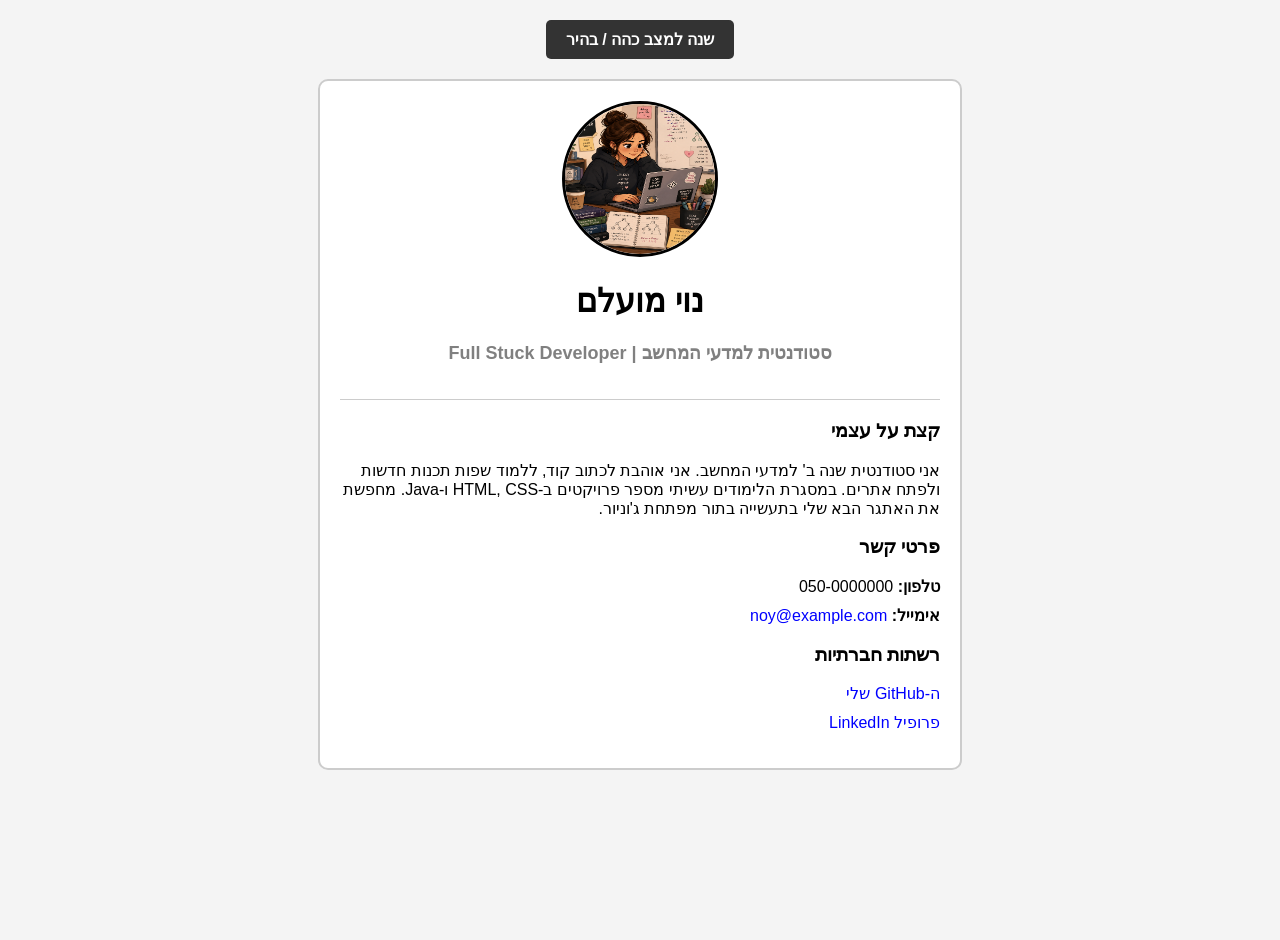
==== ex1.html @ 4d816250 "ex1 changes" ====
<!DOCTYPE html>
<html lang="he" dir="rtl">
<head>
    <meta charset="UTF-8">
    <meta name="viewport" content="width=device-width, initial-scale=1.0">
    <title>כרטיס ביקור - נוי מועלם</title>
    <link rel="stylesheet" href="style.css">
</head>
<body>

    <input type="checkbox" id="dark-mode">

    <div class="main-container">
        
        <label for="dark-mode" class="toggle-btn">שנה למצב כהה / בהיר</label>

        <div class="card">
            <div class="header">
                <img src="img.png" alt="תמונת פרופיל" class="profile-img">
                <h1>נוי מועלם</h1>
                <h2>סטודנטית למדעי המחשב | Full Stuck Developer</h2>
            </div>

            <div class="content">
                <h3>קצת על עצמי</h3>
                <p>
                    אני סטודנטית שנה ב' למדעי המחשב. אני אוהבת לכתוב קוד, ללמוד שפות תכנות חדשות ולפתח אתרים. 
                    במסגרת הלימודים עשיתי מספר פרויקטים ב-HTML, CSS ו-Java. 
                    מחפשת את האתגר הבא שלי בתעשייה בתור מפתחת ג'וניור.
                </p>

                <h3>פרטי קשר</h3>
                <ul class="contact-list">
                    <li><strong>טלפון:</strong> 050-0000000</li>
                    <li><strong>אימייל:</strong> <a href="mailto:noy@example.com">noy@example.com</a></li>
                </ul>

                <h3>רשתות חברתיות</h3>
                <ul class="links-list">
                    <li><a href="https://github.com" target="_blank">ה-GitHub שלי</a></li>
                    <li><a href="https://linkedin.com" target="_blank">פרופיל LinkedIn</a></li>
                </ul>
            </div>
        </div>
    </div>

</body>
</html>
---- style.css ----
body {
    margin: 0;
    font-family: Arial, sans-serif;
}

.main-container {
    background-color: #f4f4f4;
    min-height: 100vh;
    padding: 20px;
    text-align: center;
}

.card {
    background-color: white;
    width: 90%;
    max-width: 600px;
    margin: 0 auto;
    padding: 20px;
    border: 2px solid #ccc;
    border-radius: 10px;
    text-align: right;
}

.header {
    text-align: center;
    border-bottom: 1px solid #ccc;
    padding-bottom: 20px;
    margin-bottom: 20px;
}

.profile-img {
    width: 150px;
    height: 150px;
    border-radius: 50%;
    border: 3px solid black;
}

.header h2 {
    color: gray;
    font-size: 18px;
}

ul {
    list-style-type: none;
    padding: 0;
}

li {
    margin-bottom: 10px;
}

a {
    color: blue;
    text-decoration: none;
}

a:hover {
    text-decoration: underline;
}

#dark-mode {
    display: none;
}

.toggle-btn {
    display: inline-block;
    background-color: #333;
    color: white;
    padding: 10px 20px;
    margin-bottom: 20px;
    cursor: pointer;
    border-radius: 5px;
    font-weight: bold;
}

#dark-mode:checked ~ .main-container {
    background-color: #222;
    color: white;
}

#dark-mode:checked ~ .main-container .card {
    background-color: #333;
    border-color: #555;
}

#dark-mode:checked ~ .main-container .header h2 {
    color: lightgray;
}

#dark-mode:checked ~ .main-container a {
    color: lightblue;
}

@media (max-width: 500px) {
    .card {
        width: 95%;
        padding: 10px;
    }
    
    .profile-img {
        width: 100px;
        height: 100px;
    }
}
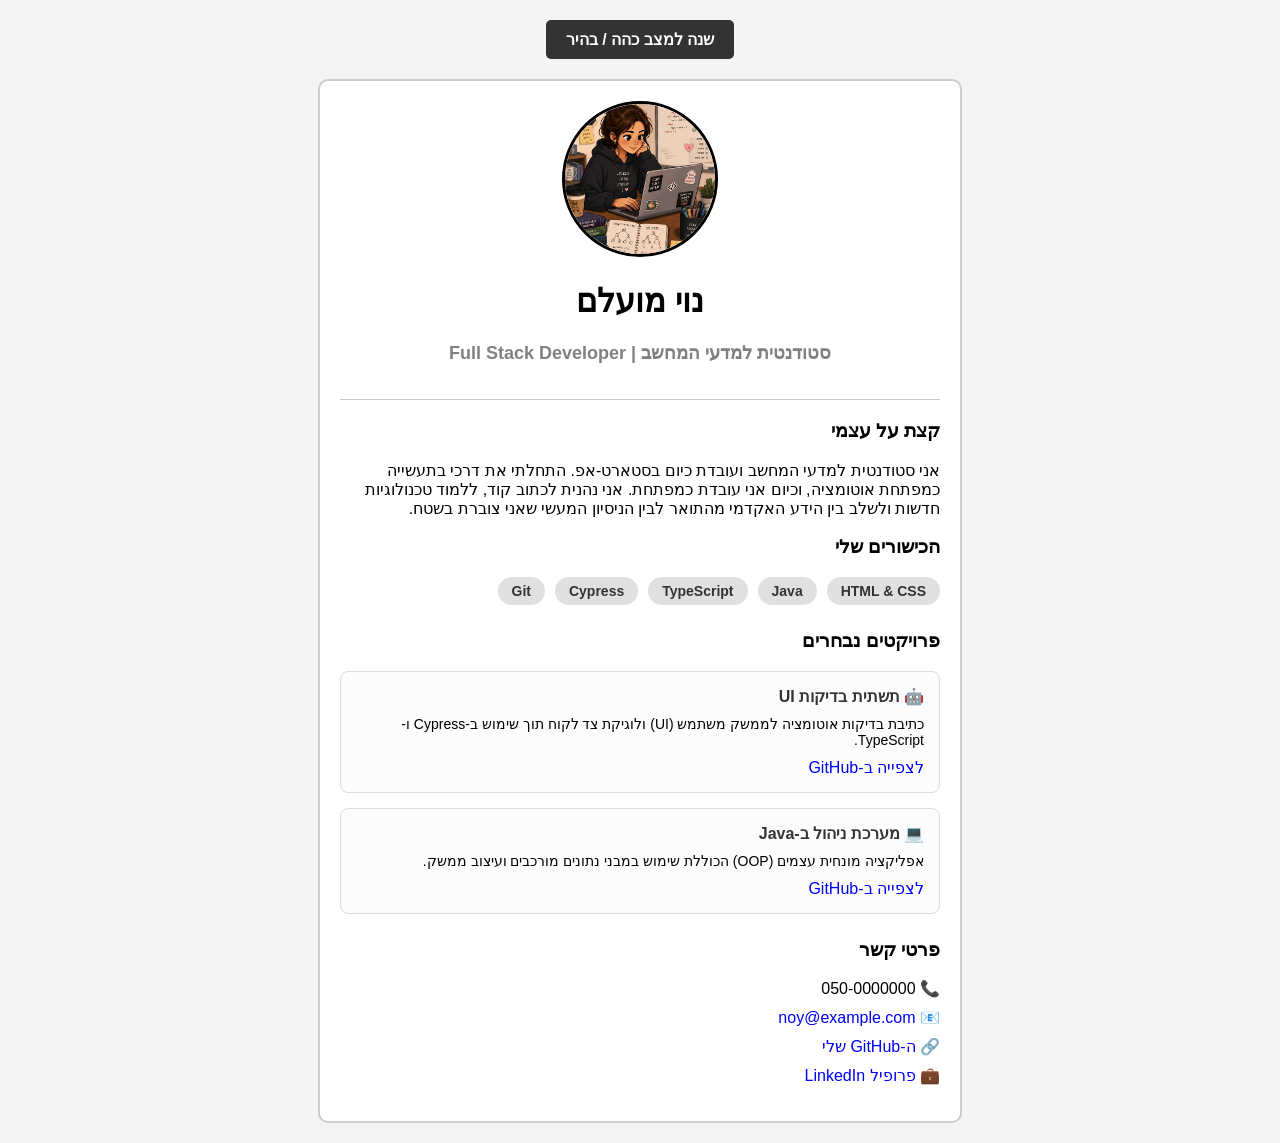
==== commit 271f90ca: "improvments" ====
--- a/ex1.html
+++ b/ex1.html
@@ -18,27 +18,46 @@
             <div class="header">
                 <img src="img.png" alt="תמונת פרופיל" class="profile-img">
                 <h1>נוי מועלם</h1>
-                <h2>סטודנטית למדעי המחשב | Full Stuck Developer</h2>
+                <h2>סטודנטית למדעי המחשב | Full Stack Developer</h2>
             </div>
 
             <div class="content">
                 <h3>קצת על עצמי</h3>
                 <p>
-                    אני סטודנטית שנה ב' למדעי המחשב. אני אוהבת לכתוב קוד, ללמוד שפות תכנות חדשות ולפתח אתרים. 
-                    במסגרת הלימודים עשיתי מספר פרויקטים ב-HTML, CSS ו-Java. 
-                    מחפשת את האתגר הבא שלי בתעשייה בתור מפתחת ג'וניור.
+                    אני סטודנטית למדעי המחשב ועובדת כיום בסטארט-אפ. התחלתי את דרכי בתעשייה כמפתחת אוטומציה, וכיום אני עובדת כמפתחת. אני נהנית לכתוב קוד, ללמוד טכנולוגיות חדשות ולשלב בין הידע האקדמי מהתואר לבין הניסיון המעשי שאני צוברת בשטח.
                 </p>
+
+                <!-- אזור הכישורים -->
+                <h3>הכישורים שלי</h3>
+                <div class="skills-container">
+                    <span class="skill-tag">HTML & CSS</span>
+                    <span class="skill-tag">Java</span>
+                    <span class="skill-tag">TypeScript</span>
+                    <span class="skill-tag">Cypress</span>
+                    <span class="skill-tag">Git</span>
+                </div>
+
+                <!-- אזור הפרויקטים -->
+                <h3>פרויקטים נבחרים</h3>
+                <div class="projects-container">
+                    <div class="project-card">
+                        <h4>🤖 תשתית בדיקות UI</h4>
+                        <p>כתיבת בדיקות אוטומציה לממשק משתמש (UI) ולוגיקת צד לקוח תוך שימוש ב-Cypress ו-TypeScript.</p>
+                        <a href="https://github.com" target="_blank">לצפייה ב-GitHub</a>
+                    </div>
+                    <div class="project-card">
+                        <h4>💻 מערכת ניהול ב-Java</h4>
+                        <p>אפליקציה מונחית עצמים (OOP) הכוללת שימוש במבני נתונים מורכבים ועיצוב ממשק.</p>
+                        <a href="https://github.com" target="_blank">לצפייה ב-GitHub</a>
+                    </div>
+                </div>
 
                 <h3>פרטי קשר</h3>
                 <ul class="contact-list">
-                    <li><strong>טלפון:</strong> 050-0000000</li>
-                    <li><strong>אימייל:</strong> <a href="mailto:noy@example.com">noy@example.com</a></li>
-                </ul>
-
-                <h3>רשתות חברתיות</h3>
-                <ul class="links-list">
-                    <li><a href="https://github.com" target="_blank">ה-GitHub שלי</a></li>
-                    <li><a href="https://linkedin.com" target="_blank">פרופיל LinkedIn</a></li>
+                    <li>📞 <strong></strong> 050-0000000</li>
+                    <li>📧 <strong></strong> <a href="mailto:noy@example.com">noy@example.com</a></li>
+                    <li>🔗 <a href="https://github.com" target="_blank">ה-GitHub שלי</a></li>
+                    <li>💼 <a href="https://linkedin.com" target="_blank">פרופיל LinkedIn</a></li>
                 </ul>
             </div>
         </div>
--- a/style.css
+++ b/style.css
@@ -33,6 +33,7 @@
     height: 150px;
     border-radius: 50%;
     border: 3px solid black;
+    object-fit: cover;
 }
 
 .header h2 {
@@ -73,6 +74,56 @@
     font-weight: bold;
 }
 
+
+.skills-container {
+    display: flex;
+    flex-wrap: wrap;
+    gap: 10px;
+    margin-bottom: 25px;
+}
+
+.skill-tag {
+    background-color: #e0e0e0;
+    color: #333;
+    padding: 6px 14px;
+    border-radius: 20px;
+    font-size: 14px;
+    font-weight: bold;
+}
+
+.projects-container {
+    display: flex;
+    flex-direction: column;
+    gap: 15px;
+    margin-bottom: 25px;
+}
+
+.project-card {
+    border: 1px solid #ddd;
+    padding: 15px;
+    border-radius: 8px;
+    background-color: #fcfcfc;
+    transition: transform 0.3s ease, box-shadow 0.3s ease;
+}
+
+.project-card:hover {
+    transform: translateY(-5px);
+    box-shadow: 0 5px 15px rgba(0,0,0,0.1);
+    border-color: #bbb;
+}
+
+.project-card h4 {
+    margin: 0 0 10px 0;
+    color: #333;
+    font-size: 16px;
+}
+
+.project-card p {
+    margin: 0 0 10px 0;
+    font-size: 14px;
+}
+
+
 #dark-mode:checked ~ .main-container {
     background-color: #222;
     color: white;
@@ -91,6 +142,22 @@
     color: lightblue;
 }
 
+#dark-mode:checked ~ .main-container .skill-tag {
+    background-color: #555;
+    color: #fff;
+}
+
+
+#dark-mode:checked ~ .main-container .project-card {
+    background-color: #2a2a2a;
+    border-color: #444;
+}
+
+#dark-mode:checked ~ .main-container .project-card h4 {
+    color: white;
+}
+
+
 @media (max-width: 500px) {
     .card {
         width: 95%;
